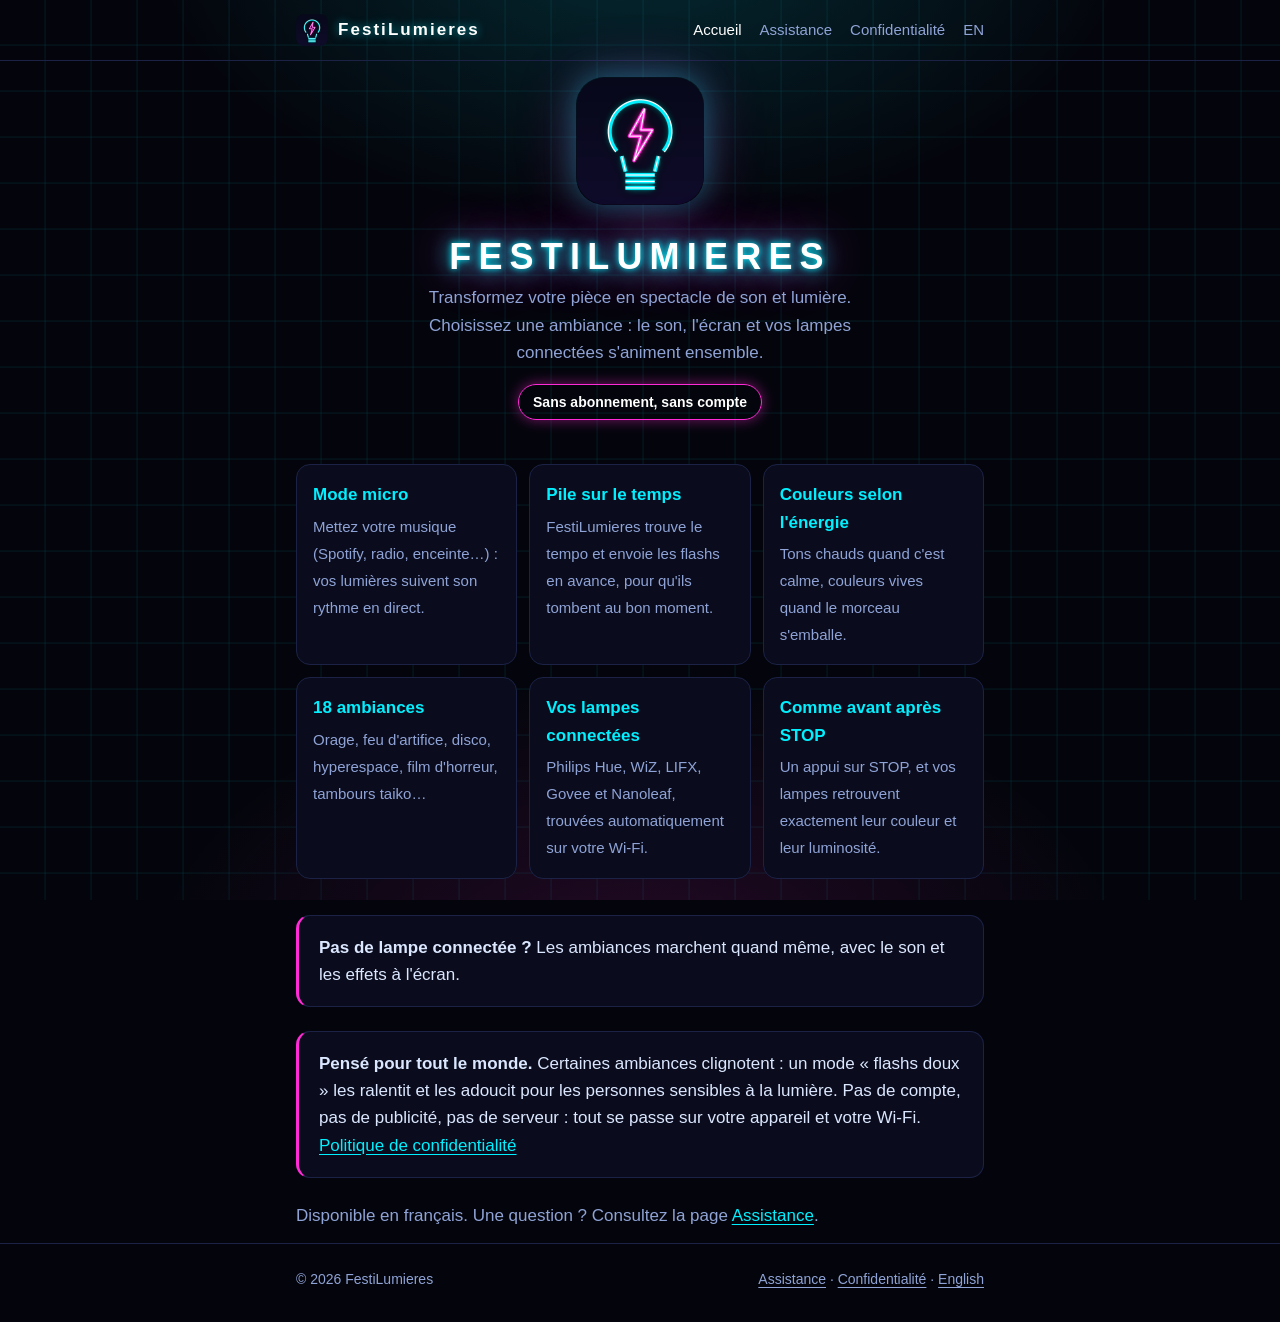
==== index.html @ 81c194a7 "feat: site de FestiLumieres (accueil, assistance, confidentialité, FR/EN) Co-Authored-By: Claude Opu" ====
<!doctype html>
<html lang="fr">
<head>
  <meta charset="utf-8">
  <meta name="viewport" content="width=device-width, initial-scale=1">
  <title>FestiLumieres - Son et lumière à la maison</title>
  <meta name="description" content="Orage, feu d'artifice, disco ou votre propre musique : le son, l'écran et vos lampes connectées s'animent ensemble. Sans abonnement, sans compte.">
  <meta name="theme-color" content="#04050c">
  <link rel="icon" type="image/png" href="favicon.png">
  <link rel="apple-touch-icon" href="icon.png">
  <link rel="alternate" hreflang="en" href="en/">
  <link rel="stylesheet" href="style.css">
</head>
<body>
  <header class="site">
    <div class="wrap">
      <a class="brand" href="./"><img src="favicon.png" alt=""><span>FestiLumieres</span></a>
      <nav>
        <a href="./" aria-current="page">Accueil</a>
        <a href="assistance.html">Assistance</a>
        <a href="confidentialite.html">Confidentialité</a>
        <a href="en/" lang="en">EN</a>
      </nav>
    </div>
  </header>

  <main class="wrap">
    <section class="hero">
      <img src="icon.png" alt="Icône de FestiLumieres">
      <h1>FESTILUMIERES</h1>
      <p>Transformez votre pièce en spectacle de son et lumière. Choisissez une ambiance : le son, l'écran et vos lampes connectées s'animent ensemble.</p>
      <span class="badge">Sans abonnement, sans compte</span>
    </section>

    <ul class="features">
      <li><strong>Mode micro</strong><span>Mettez votre musique (Spotify, radio, enceinte…) : vos lumières suivent son rythme en direct.</span></li>
      <li><strong>Pile sur le temps</strong><span>FestiLumieres trouve le tempo et envoie les flashs en avance, pour qu'ils tombent au bon moment.</span></li>
      <li><strong>Couleurs selon l'énergie</strong><span>Tons chauds quand c'est calme, couleurs vives quand le morceau s'emballe.</span></li>
      <li><strong>18 ambiances</strong><span>Orage, feu d'artifice, disco, hyperespace, film d'horreur, tambours taiko…</span></li>
      <li><strong>Vos lampes connectées</strong><span>Philips Hue, WiZ, LIFX, Govee et Nanoleaf, trouvées automatiquement sur votre Wi-Fi.</span></li>
      <li><strong>Comme avant après STOP</strong><span>Un appui sur STOP, et vos lampes retrouvent exactement leur couleur et leur luminosité.</span></li>
    </ul>

    <div class="card">
      <p><strong>Pas de lampe connectée ?</strong> Les ambiances marchent quand même, avec le son et les effets à l'écran.</p>
    </div>

    <div class="card">
      <p><strong>Pensé pour tout le monde.</strong> Certaines ambiances clignotent : un mode « flashs doux » les ralentit et les adoucit pour les personnes sensibles à la lumière. Pas de compte, pas de publicité, pas de serveur : tout se passe sur votre appareil et votre Wi-Fi. <a href="confidentialite.html">Politique de confidentialité</a></p>
    </div>

    <p class="muted">Disponible en français. Une question ? Consultez la page <a href="assistance.html">Assistance</a>.</p>
  </main>

  <footer>
    <div class="wrap">
      <span>© 2026 FestiLumieres</span>
      <span><a href="assistance.html">Assistance</a> · <a href="confidentialite.html">Confidentialité</a> · <a href="en/" lang="en">English</a></span>
    </div>
  </footer>
</body>
</html>
---- style.css ----
/* FestiLumieres : néon cyan et magenta sur fond de nuit, comme l'application. */
:root {
  --bg: #04050c;
  --surface: #0a0c1d;
  --border: #1b2246;
  --text: #dbe7ff;
  --muted: #8fa3d6;
  --accent: #00f0ff;
  --accent-strong: #7ff8ff;
  --magenta: #ff2bd6;
  color-scheme: dark;
}

* { box-sizing: border-box; }

html { -webkit-text-size-adjust: 100%; }

body {
  margin: 0;
  min-height: 100vh;
  background:
    radial-gradient(700px 420px at 50% -8%, rgba(0, 240, 255, .16), transparent 70%),
    radial-gradient(700px 420px at 50% 108%, rgba(255, 43, 214, .13), transparent 70%),
    linear-gradient(transparent 96%, rgba(0, 240, 255, .05) 97%) 0 0 / 46px 46px,
    linear-gradient(90deg, transparent 96%, rgba(0, 240, 255, .05) 97%) 0 0 / 46px 46px,
    var(--bg);
  background-attachment: fixed;
  color: var(--text);
  font: 17px/1.6 -apple-system, BlinkMacSystemFont, "Segoe UI", Roboto, "Helvetica Neue", Arial, sans-serif;
}

a { color: var(--accent); text-underline-offset: 3px; }
a:hover { color: var(--accent-strong); }

.wrap {
  max-width: 720px;
  margin: 0 auto;
  padding: 0 16px;
}

header.site { border-bottom: 1px solid var(--border); }
header.site .wrap {
  display: flex;
  align-items: center;
  justify-content: space-between;
  gap: 16px;
  padding-top: 14px;
  padding-bottom: 14px;
}
.brand {
  display: flex;
  align-items: center;
  gap: 10px;
  color: #fff;
  font-weight: 800;
  letter-spacing: .12em;
  text-decoration: none;
  text-shadow: 0 0 10px rgba(0, 240, 255, .6);
}
.brand img { width: 32px; height: 32px; border-radius: 8px; }
nav { display: flex; gap: 18px; font-size: 15px; }
nav a { color: var(--muted); text-decoration: none; }
nav a:hover, nav a[aria-current="page"] { color: #fff; }

main { padding: 40px 0 56px; }

.hero { text-align: center; padding: 16px 0 8px; }
.hero img {
  width: 128px;
  height: 128px;
  border-radius: 28px;
  box-shadow: 0 0 30px rgba(0, 240, 255, .35), 0 0 60px rgba(255, 43, 214, .25);
  animation: float 5s ease-in-out infinite;
}
@keyframes float {
  0%, 100% { transform: translateY(0); }
  50% { transform: translateY(-8px); }
}
@media (prefers-reduced-motion: reduce) { .hero img { animation: none; } }
.hero h1 {
  margin: 22px 0 6px;
  font-size: 36px;
  font-weight: 800;
  letter-spacing: .2em;
  line-height: 1.2;
  color: #fff;
  text-shadow: 0 0 6px var(--accent), 0 0 22px var(--accent), 0 0 48px var(--magenta);
}
.hero p { margin: 0 auto; max-width: 500px; color: var(--muted); }
.badge {
  display: inline-block;
  margin-top: 18px;
  padding: 6px 14px;
  border: 1px solid var(--magenta);
  border-radius: 999px;
  color: #fff;
  font-size: 14px;
  font-weight: 600;
  box-shadow: 0 0 14px rgba(255, 43, 214, .45);
}

h1 { font-size: 28px; font-weight: 700; line-height: 1.25; margin: 0 0 8px; color: #fff; }
h2 { font-size: 20px; font-weight: 600; margin: 36px 0 10px; color: #fff; }
h3 { font-size: 17px; margin: 24px 0 6px; }
p, ul { margin: 0 0 14px; }
ul { padding-left: 22px; }
li { margin-bottom: 6px; }
.muted { color: var(--muted); }

.features {
  display: grid;
  grid-template-columns: repeat(auto-fit, minmax(200px, 1fr));
  gap: 12px;
  margin: 36px 0;
  padding: 0;
  list-style: none;
}
.features li {
  margin: 0;
  padding: 16px;
  background: var(--surface);
  border: 1px solid var(--border);
  border-radius: 14px;
}
.features strong { display: block; color: var(--accent); font-weight: 600; margin-bottom: 4px; }
.features span { color: var(--muted); font-size: 15px; }

.card {
  margin: 24px 0;
  padding: 18px 20px;
  background: var(--surface);
  border: 1px solid var(--border);
  border-left: 3px solid var(--magenta);
  border-radius: 14px;
}
.card p:last-child { margin-bottom: 0; }

details {
  border-bottom: 1px solid var(--border);
  padding: 14px 0;
}
summary { cursor: pointer; font-weight: 600; }
details p { margin: 10px 0 0; color: var(--muted); }

footer {
  border-top: 1px solid var(--border);
  padding: 24px 0 32px;
  font-size: 14px;
  color: var(--muted);
}
footer .wrap { display: flex; flex-wrap: wrap; gap: 8px 20px; justify-content: space-between; }
footer a { color: var(--muted); }

@media (max-width: 480px) {
  nav { gap: 12px; font-size: 14px; }
  .brand span { display: none; }
  .hero h1 { font-size: 26px; letter-spacing: .14em; }
}
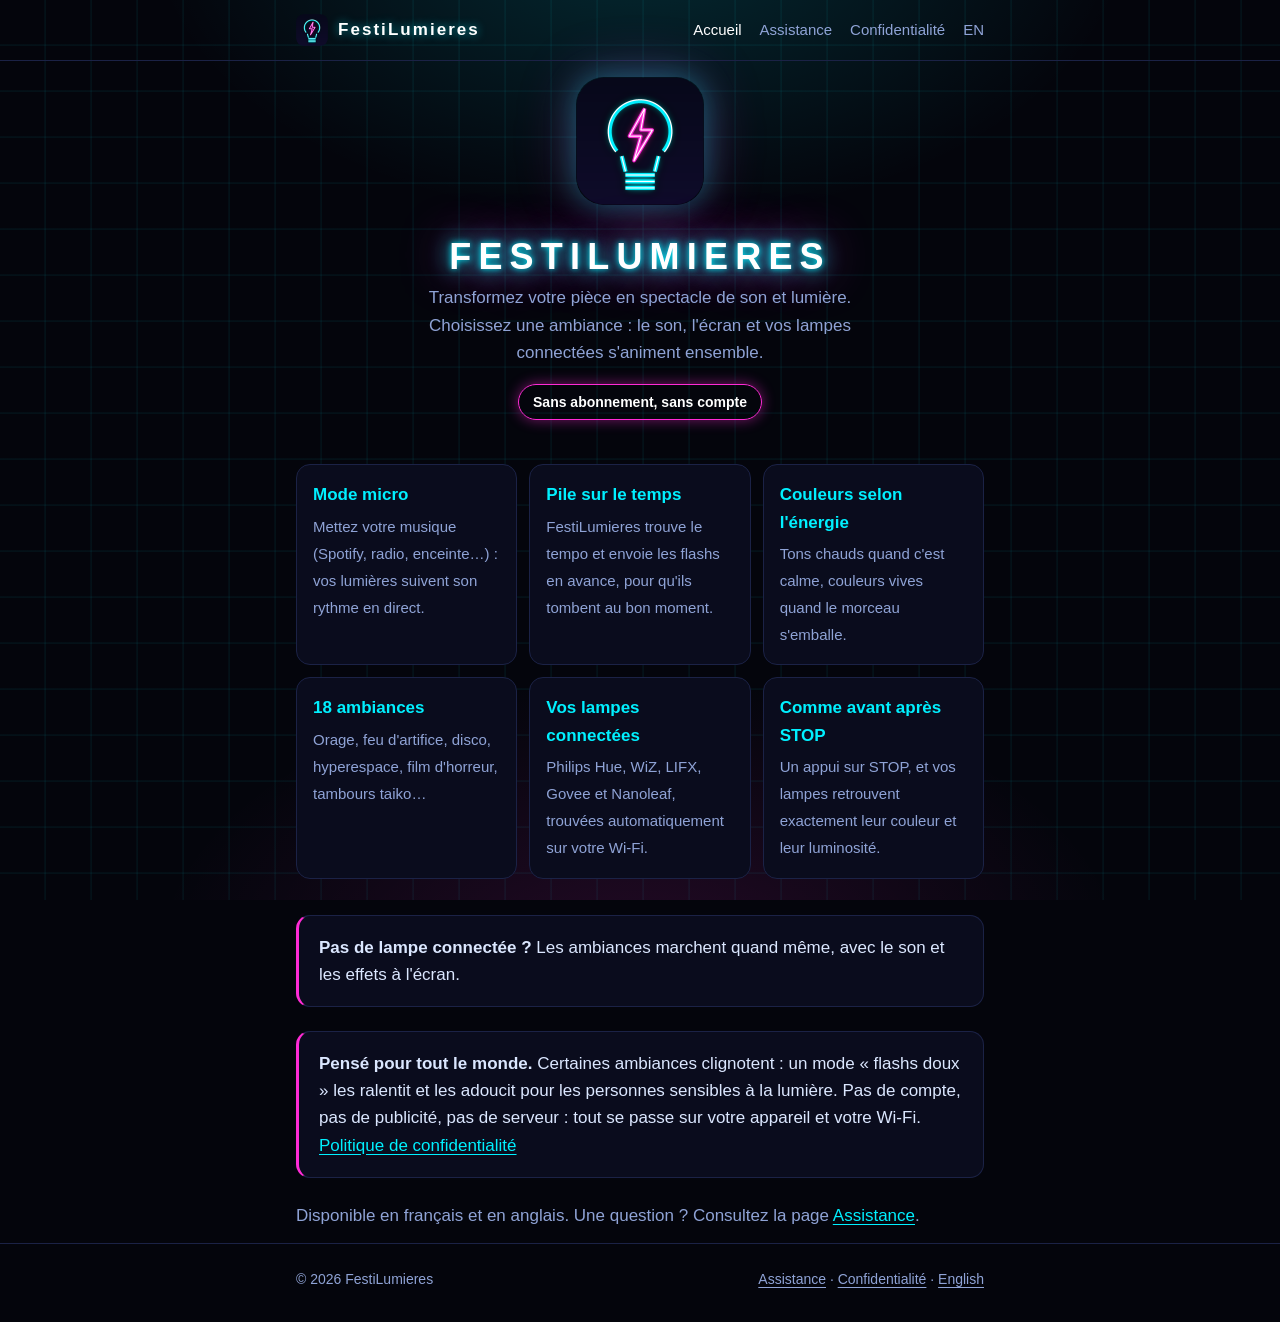
==== commit b70a9f16: "fix: l'appli est aussi en anglais Co-Authored-By: Claude Opus 5.5 <noreply@anthropic.com>" ====
--- a/index.html
+++ b/index.html
@@ -49,7 +49,7 @@
       <p><strong>Pensé pour tout le monde.</strong> Certaines ambiances clignotent : un mode « flashs doux » les ralentit et les adoucit pour les personnes sensibles à la lumière. Pas de compte, pas de publicité, pas de serveur : tout se passe sur votre appareil et votre Wi-Fi. <a href="confidentialite.html">Politique de confidentialité</a></p>
     </div>
 
-    <p class="muted">Disponible en français. Une question ? Consultez la page <a href="assistance.html">Assistance</a>.</p>
+    <p class="muted">Disponible en français et en anglais. Une question ? Consultez la page <a href="assistance.html">Assistance</a>.</p>
   </main>
 
   <footer>
